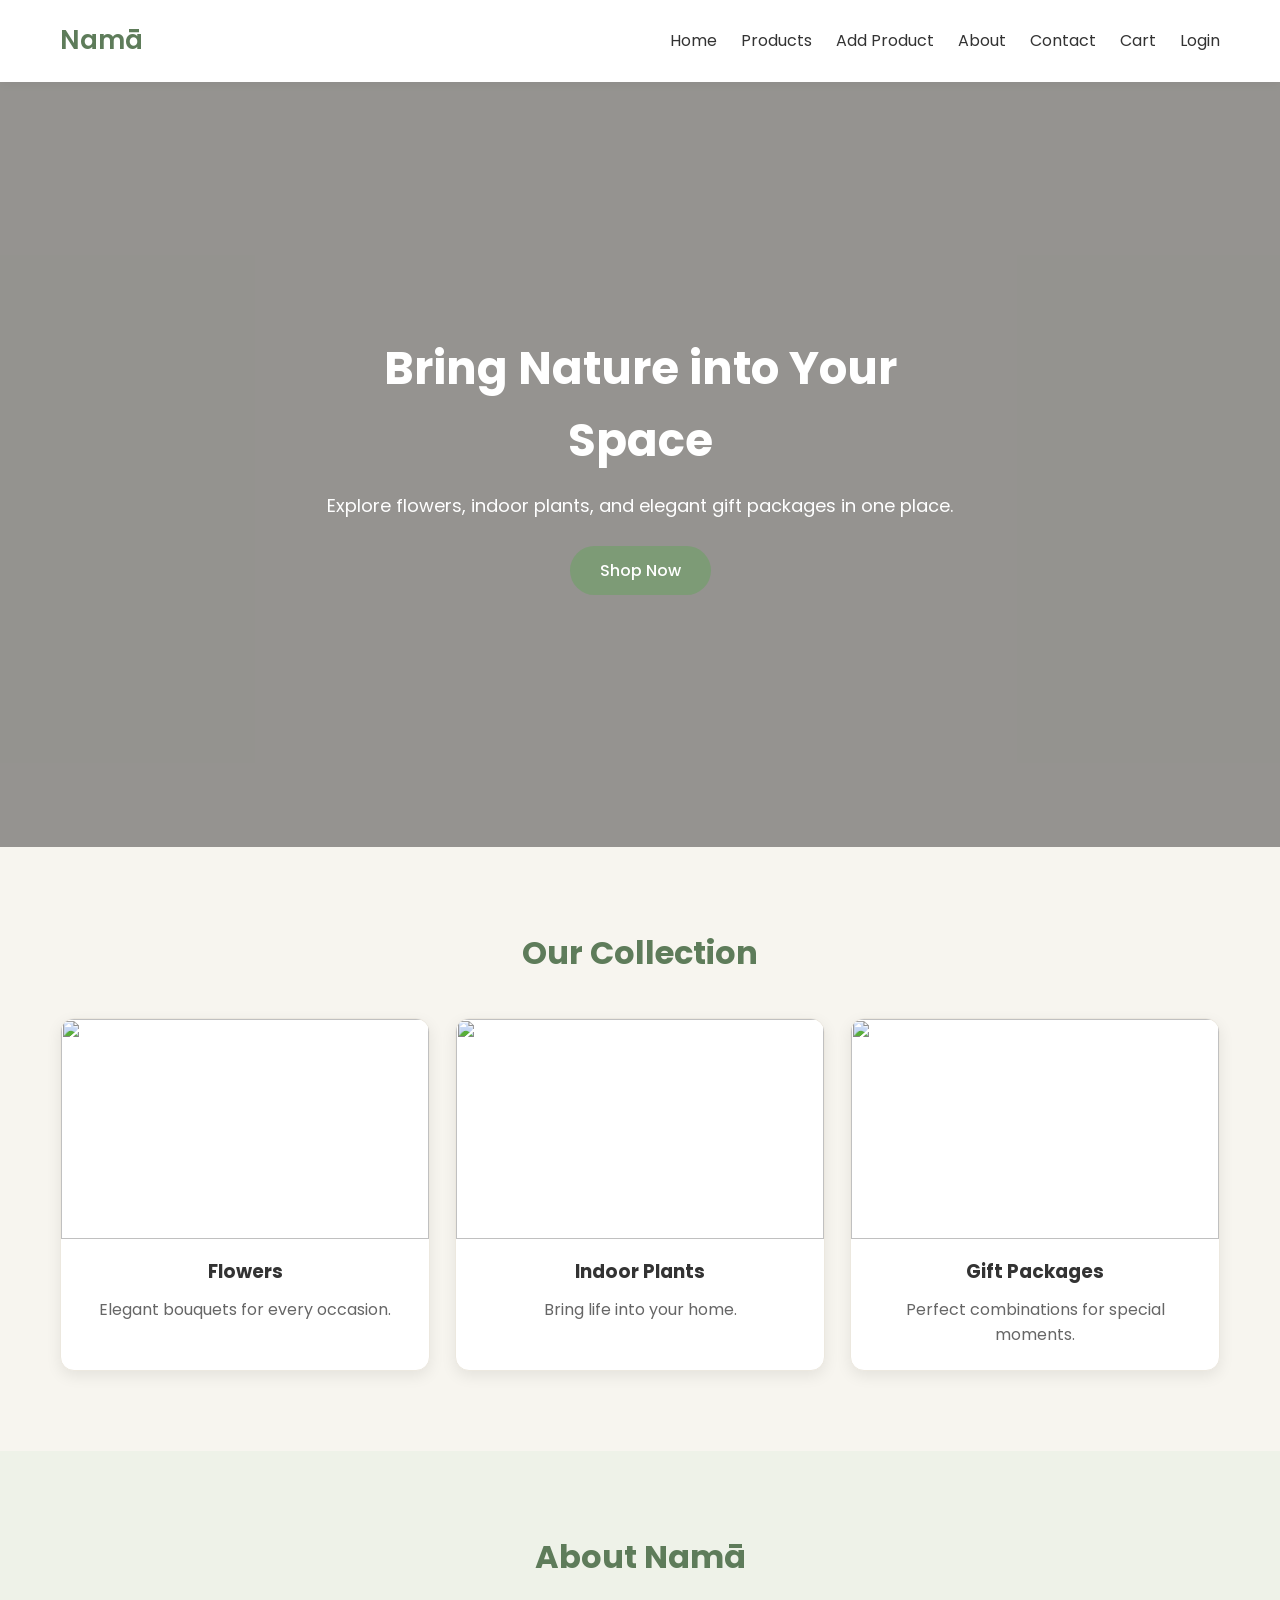
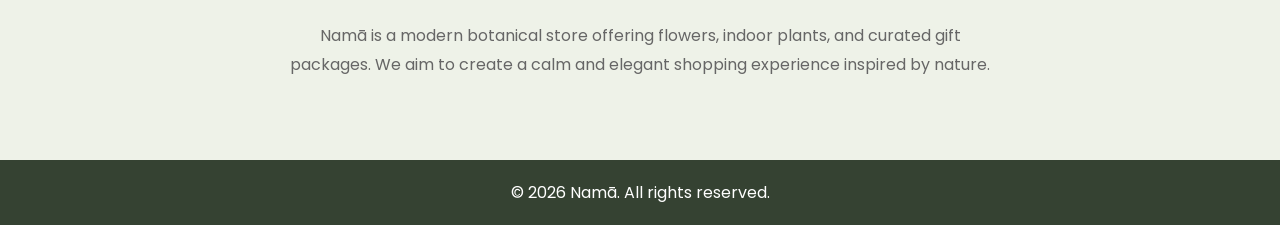
==== index.html @ 1bef5a4e "." ====
<!DOCTYPE html>
<html lang="en">
<head>
  <meta charset="UTF-8">
  <meta name="viewport" content="width=device-width, initial-scale=1.0">
  <title>Namā | Home</title>

  <link rel="stylesheet" href="assets/css/style.css">

  <link rel="preconnect" href="https://fonts.googleapis.com">
  <link rel="preconnect" href="https://fonts.gstatic.com" crossorigin>
  <link href="https://fonts.googleapis.com/css2?family=Poppins:wght@300;400;600&display=swap" rel="stylesheet">
</head>

<body>

<header class="navbar">
  <div class="logo">Namā</div>

  <nav class="nav-links">
      <a href="index.html">Home</a>
      <a href="pages/products.html">Products</a>
      <a href="/pages/admin/add-product.html">Add Product</a>
      <a href="">About</a>
      <a href="#">Contact</a>
      <a href="#">Cart</a>
      <a href="#">Login</a>
  </nav>
</header>

<section class="hero">
  <div class="overlay"></div>

  <div class="hero-content">
    <h1>Bring Nature into Your Space</h1>

    <p>
      Explore flowers, indoor plants, and elegant gift packages in one place.
    </p>

    <a href="pages/products.html" class="btn">Shop Now</a>
  </div>
</section>

<section class="section">
  <h2 class="section-title">Our Collection</h2>

  <div class="grid">

    <div class="card">
      <img src="https://images.unsplash.com/photo-1520763185298-1b434c919102?auto=format&fit=crop&w=900&q=80">
      <h3>Flowers</h3>
      <p>Elegant bouquets for every occasion.</p>
    </div>

    <div class="card">
      <img src="https://images.unsplash.com/photo-1485955900006-10f4d324d411?auto=format&fit=crop&w=900&q=80">
      <h3>Indoor Plants</h3>
      <p>Bring life into your home.</p>
    </div>

    <div class="card">
      <img src="https://images.unsplash.com/photo-1660549071389-962f436e1b5f?w=900&auto=format&fit=crop&q=60&ixlib=rb-4.1.0&ixid=M3wxMjA3fDB8MHxzZWFyY2h8NTN8fGdpZnQlMjBwYWNrYWdlcyUyMG9mJTIwZmxvd2Vyc3xlbnwwfHwwfHx8MA%3D%3D">
      <h3>Gift Packages</h3>
      <p>Perfect combinations for special moments.</p>
    </div>

  </div>
</section>

<section class="about">
  <h2>About Namā</h2>

  <p>
    Namā is a modern botanical store offering flowers, indoor plants, and curated gift packages.
    We aim to create a calm and elegant shopping experience inspired by nature.
  </p>
</section>

<footer>
  <p>© 2026 Namā. All rights reserved.</p>
</footer>

</body>
</html>
---- assets/css/style.css ----
/* RESET */
*{
  margin:0;
  padding:0;
  box-sizing:border-box;
}

body{
  font-family:'Poppins', sans-serif;
  background:#f7f5ef;
  color:#333;
  line-height:1.6;
}

img{
  width:100%;
  display:block;
}

a{
  text-decoration:none;
}

/* NAVBAR */
.navbar{
  display:flex;
  justify-content:space-between;
  align-items:center;
  padding:20px 60px;
  background:white;
  box-shadow:0 2px 10px rgba(0,0,0,0.05);
}

.logo{
  font-size:26px;
  font-weight:600;
  color:#5e7c5a;
}

.nav-links a{
  margin-left:20px;
  color:#333;
  font-size:16px;
  transition:0.3s;
}

.nav-links a:hover{
  color:#7d9b76;
}

/* HERO HOME */
.hero{
  position:relative;
  height:85vh;
  background:url("https://images.unsplash.com/photo-1501004318641-b39e6451bec6?auto=format&fit=crop&w=1600&q=80") center/cover no-repeat;
  display:flex;
  align-items:center;
  justify-content:center;
  text-align:center;
}

.overlay{
  position:absolute;
  inset:0;
  background:rgba(0,0,0,0.4);
}

.hero-content{
  position:relative;
  color:white;
  max-width:700px;
  padding:0 20px;
  z-index:2;
}

.hero h1{
  font-size:45px;
  margin-bottom:15px;
}

.hero p{
  font-size:18px;
  margin-bottom:25px;
}

.btn{
  display:inline-block;
  background:#7d9b76;
  color:white;
  padding:12px 30px;
  border-radius:30px;
  font-weight:500;
  transition:0.3s;
}

.btn:hover{
  background:#698462;
}

/* GENERAL SECTION */
.section,
.products-section,
.about{
  padding:80px 60px;
  text-align:center;
}

.section-title,
.section-heading h2,
.products-intro h2,
.about h2{
  font-size:32px;
  margin-bottom:40px;
  color:#5e7c5a;
}

/* GRID HOME */
.grid{
  display:grid;
  grid-template-columns:repeat(auto-fit,minmax(250px,1fr));
  gap:25px;
}

/* HOME CARD */
.card{
  background:white;
  border-radius:14px;
  overflow:hidden;
  border:1px solid #ece8df;
  box-shadow:0 5px 15px rgba(0,0,0,0.08);
  transition:0.3s;
}

.card:hover{
  transform:translateY(-6px);
  box-shadow:0 10px 22px rgba(0,0,0,0.10);
}

.card img{
  height:220px;
  object-fit:cover;
}

.card h3{
  margin:18px 0 10px;
  color:#333;
}

.card p{
  padding:0 15px 22px;
  color:#666;
  line-height:1.6;
}

/* ABOUT */
.about{
  background:#eef2e8;
}

.about p{
  max-width:700px;
  margin:auto;
  line-height:1.8;
  color:#666;
}

/* FOOTER */
footer{
  background:#354232;
  color:white;
  text-align:center;
  padding:20px;
}

/* PRODUCTS HERO */
.products-hero{
  position:relative;
  height:55vh;
  background:url("https://images.unsplash.com/photo-1459156212016-c812468e2115?auto=format&fit=crop&w=1600&q=80") center/cover no-repeat;
  display:flex;
  align-items:center;
  justify-content:center;
  text-align:center;
}

.products-hero-content{
  position:relative;
  color:white;
  max-width:700px;
  padding:0 20px;
}

.products-hero-content h1{
  font-size:42px;
  margin-bottom:15px;
}

.products-intro p{
  max-width:760px;
  margin:auto;
  color:#666;
  line-height:1.8;
}

/* PRODUCTS GRID */
.products-grid{
  display:grid;
  grid-template-columns:repeat(auto-fit,minmax(250px,1fr));
  gap:25px;
  margin-bottom:40px;
}

/* PRODUCT CARD */
.product-card{
  background:white;
  border-radius:14px;
  overflow:hidden;
  border:1px solid #ece8df;
  box-shadow:0 5px 15px rgba(0,0,0,0.08);
  transition:0.3s;
  display:flex;
  flex-direction:column;
}

.product-card img{
  width:100%;
  height:320px;
  object-fit:contain;
  background:#f8f6f1;
  padding:15px;
}

.product-details{
  padding:20px;
  display:flex;
  flex-direction:column;
  flex-grow:1;
}

.product-details h3{
  margin-bottom:10px;
  color:#333;
  font-size:20px;
}

.product-details p{
  color:#666;
  margin-bottom:14px;
  line-height:1.6;
  font-size:15px;
}

.product-details span{
  color:#7d9b76;
  font-weight:600;
  font-size:18px;
  margin-top:auto;
}

/* ADD / EDIT PRODUCT FORM */
.container{
  width:450px;
  margin:60px auto;
  background:white;
  padding:25px;
  border-radius:14px;
  box-shadow:0 5px 15px rgba(0,0,0,0.08);
  border:1px solid #ece8df;
}

.container input,
.container textarea,
.container select{
  width:100%;
  padding:12px;
  border:1px solid #ddd;
  border-radius:10px;
  margin:8px 0 18px;
  font-size:15px;
  outline:none;
}

.container input:focus,
.container textarea:focus,
.container select:focus{
  border-color:#7d9b76;
}

.container button{
  width:100%;
  padding:12px;
  background:#7d9b76;
  color:white;
  border:none;
  border-radius:12px;
  cursor:pointer;
  font-size:15px;
  margin-top:10px;
  transition:0.3s;
}

.container button:hover{
  background:#698462;
}

/* DELETE BUTTON */
.delete-btn{
  background:#d9534f !important;
}

.delete-btn:hover{
  background:#c9302c !important;
}

/* DELETE MODAL */
.modal{
  display:none;
  position:fixed;
  inset:0;
  background:rgba(0,0,0,0.5);
  justify-content:center;
  align-items:center;
}

.modal-content{
  background:white;
  padding:25px;
  border-radius:16px;
  width:300px;
  text-align:center;
}

.modal-buttons{
  margin-top:15px;
}

.confirm-btn{
  background:#d9534f;
  color:white;
  border:none;
  padding:10px 15px;
  border-radius:10px;
  cursor:pointer;
  margin-right:10px;
}

.cancel-btn{
  background:#ccc;
  border:none;
  padding:10px 15px;
  border-radius:10px;
  cursor:pointer;
}

/* RESPONSIVE */
@media (max-width:768px){
  .navbar{ flex-direction:column; gap:15px; }
  .container{ width:90%; }
}
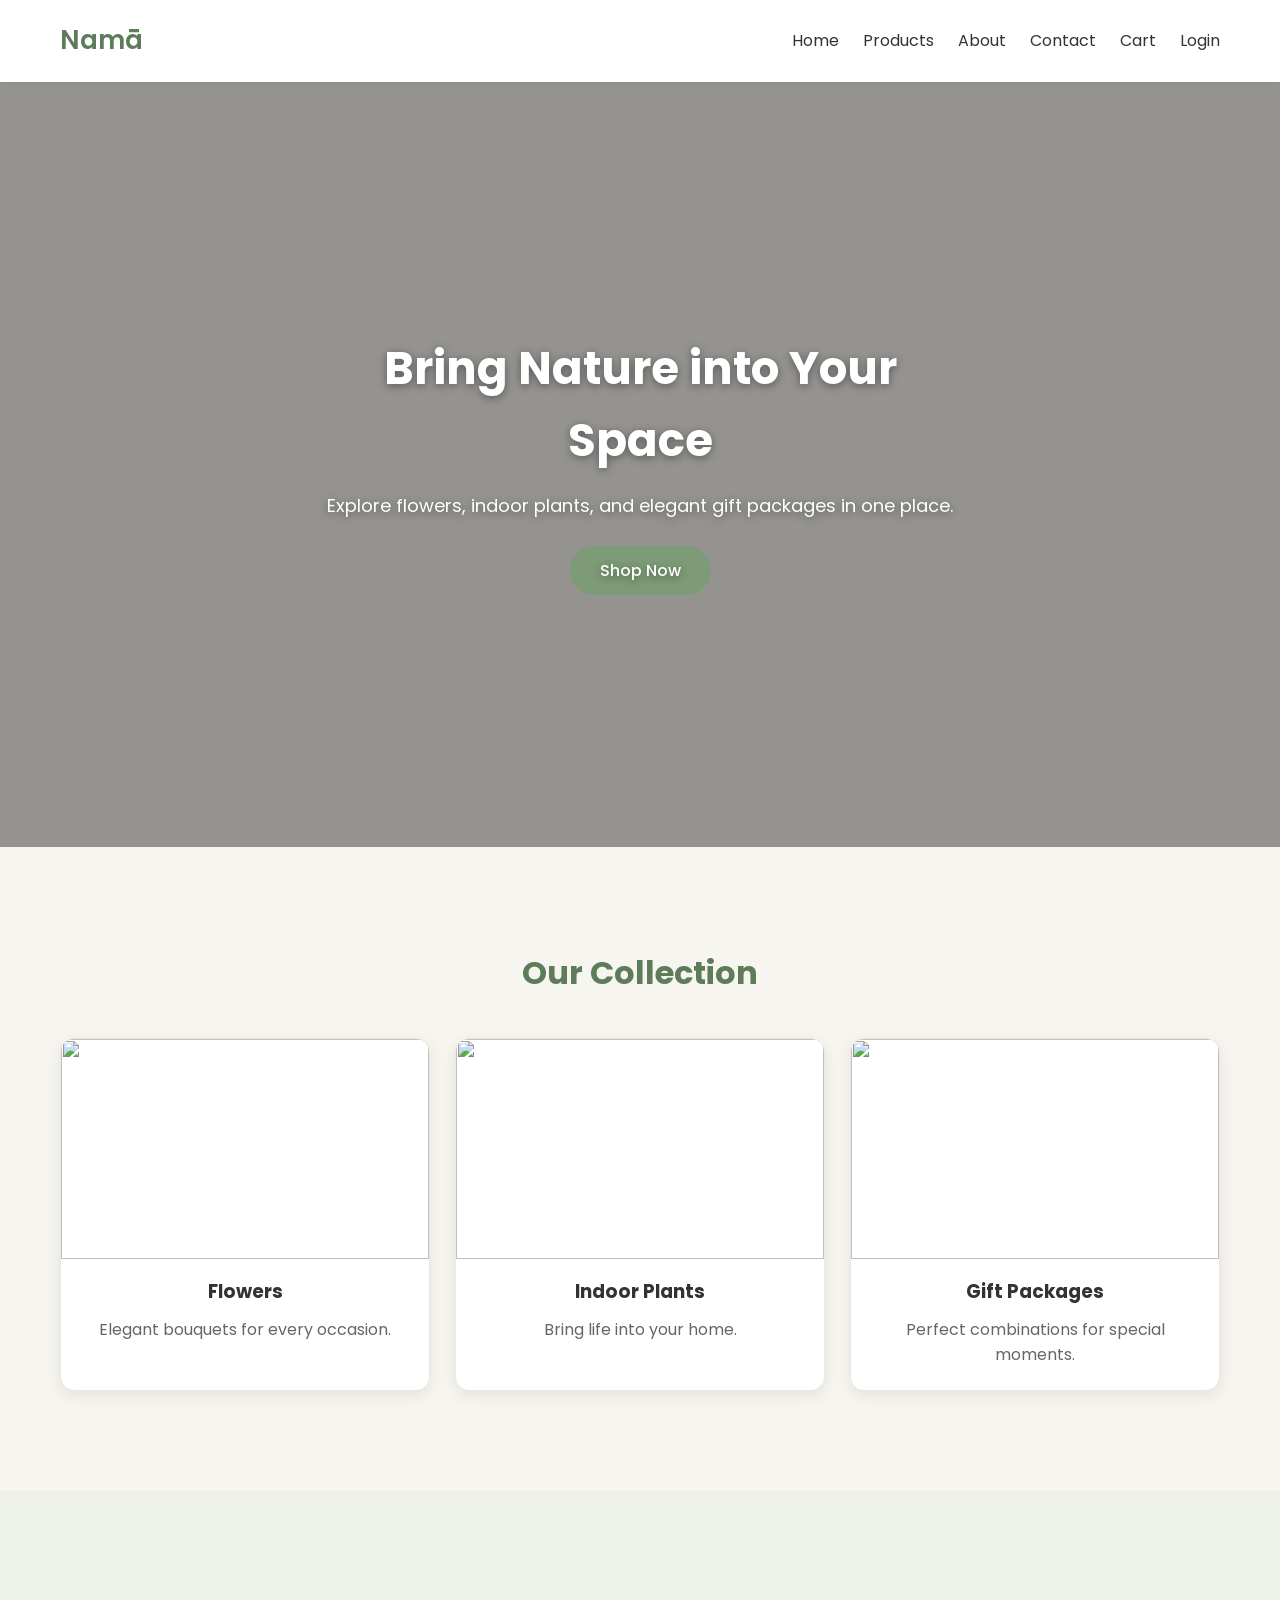
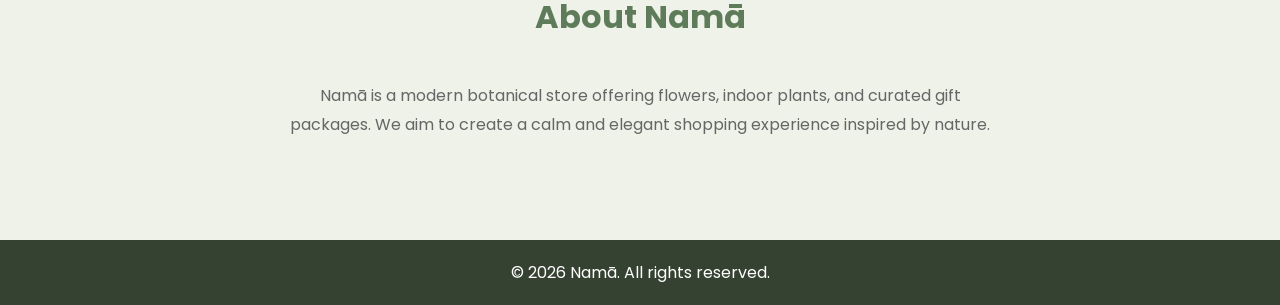
==== commit cbf31986: "Complete admin page and update styling" ====
--- a/index.html
+++ b/index.html
@@ -20,11 +20,10 @@
   <nav class="nav-links">
       <a href="index.html">Home</a>
       <a href="pages/products.html">Products</a>
-      <a href="/pages/admin/add-product.html">Add Product</a>
-      <a href="">About</a>
-      <a href="#">Contact</a>
+      <a href="#about">About</a>
+<a href="pages/contact.html">Contact</a>
       <a href="#">Cart</a>
-      <a href="#">Login</a>
+      <a href="pages/admin/admin-login.html">Login</a>
   </nav>
 </header>
 
@@ -47,28 +46,28 @@
 
   <div class="grid">
 
-    <div class="card">
+    <a href="pages/products.html#flowers" class="card">
       <img src="https://images.unsplash.com/photo-1520763185298-1b434c919102?auto=format&fit=crop&w=900&q=80">
       <h3>Flowers</h3>
       <p>Elegant bouquets for every occasion.</p>
-    </div>
+    </a>
 
-    <div class="card">
+    <a href="pages/products.html#plants" class="card">
       <img src="https://images.unsplash.com/photo-1485955900006-10f4d324d411?auto=format&fit=crop&w=900&q=80">
       <h3>Indoor Plants</h3>
       <p>Bring life into your home.</p>
-    </div>
+    </a>
 
-    <div class="card">
+    <a href="pages/products.html#packages" class="card">
       <img src="https://images.unsplash.com/photo-1660549071389-962f436e1b5f?w=900&auto=format&fit=crop&q=60&ixlib=rb-4.1.0&ixid=M3wxMjA3fDB8MHxzZWFyY2h8NTN8fGdpZnQlMjBwYWNrYWdlcyUyMG9mJTIwZmxvd2Vyc3xlbnwwfHwwfHx8MA%3D%3D">
       <h3>Gift Packages</h3>
       <p>Perfect combinations for special moments.</p>
-    </div>
+    </a>
 
   </div>
 </section>
 
-<section class="about">
+<section class="about" id="about">
   <h2>About Namā</h2>
 
   <p>
--- a/assets/css/style.css
+++ b/assets/css/style.css
@@ -1,4 +1,7 @@
 /* RESET */
+html{
+  scroll-behavior:smooth;
+}
 *{
   margin:0;
   padding:0;
@@ -10,6 +13,9 @@
   background:#f7f5ef;
   color:#333;
   line-height:1.6;
+  min-height:100vh;
+  display:flex;
+  flex-direction:column;
 }
 
 img{
@@ -71,6 +77,7 @@
   max-width:700px;
   padding:0 20px;
   z-index:2;
+  text-shadow:0 2px 8px rgba(0,0,0,0.4);
 }
 
 .hero h1{
@@ -83,6 +90,75 @@
   margin-bottom:25px;
 }
 
+/* GENERAL SECTION */
+.section,
+.products-section,
+.about{
+  padding:100px 60px;
+  text-align:center;
+}
+
+.section-title,
+.section-heading h2,
+.products-intro h2,
+.about h2{
+  font-size:32px;
+  margin-bottom:40px;
+  color:#5e7c5a;
+}
+
+/* GRID HOME */
+.grid{
+  display:grid;
+  grid-template-columns:repeat(auto-fit,minmax(250px,1fr));
+  gap:25px;
+}
+
+/* HOME CARD */
+.card{
+  background:white;
+  border-radius:14px;
+  overflow:hidden;
+  border:1px solid #ece8df;
+  box-shadow:0 5px 15px rgba(0,0,0,0.08);
+  transition:0.3s;
+}
+
+.card:hover{
+  transform:translateY(-6px);
+  box-shadow:0 10px 22px rgba(0,0,0,0.10);
+}
+
+.card img{
+  height:220px;
+  object-fit:cover;
+}
+
+.card h3{
+  margin:18px 0 10px;
+  color:#333;
+}
+
+.card p{
+  padding:0 15px 22px;
+  color:#666;
+  line-height:1.6;
+}
+
+/* ABOUT */
+.about{
+  background:#eef2e8;
+}
+
+.about p{
+  max-width:700px;
+  margin:auto;
+  line-height:1.8;
+  color:#666;
+}
+
+
+/* BUTTONS */
 .btn{
   display:inline-block;
   background:#7d9b76;
@@ -91,77 +167,26 @@
   border-radius:30px;
   font-weight:500;
   transition:0.3s;
+  cursor:pointer;
 }
 
 .btn:hover{
   background:#698462;
 }
 
-/* GENERAL SECTION */
-.section,
-.products-section,
-.about{
-  padding:80px 60px;
-  text-align:center;
-}
-
-.section-title,
-.section-heading h2,
-.products-intro h2,
-.about h2{
-  font-size:32px;
-  margin-bottom:40px;
-  color:#5e7c5a;
-}
-
-/* GRID HOME */
-.grid{
-  display:grid;
-  grid-template-columns:repeat(auto-fit,minmax(250px,1fr));
-  gap:25px;
-}
-
-/* HOME CARD */
-.card{
-  background:white;
-  border-radius:14px;
-  overflow:hidden;
-  border:1px solid #ece8df;
-  box-shadow:0 5px 15px rgba(0,0,0,0.08);
+.secondary-btn{
+  display:inline-block;
+  background:white;
+  color:#5e7c5a;
+  padding:12px 30px;
+  border-radius:30px;
+  font-weight:500;
+  border:1px solid #7d9b76;
   transition:0.3s;
 }
 
-.card:hover{
-  transform:translateY(-6px);
-  box-shadow:0 10px 22px rgba(0,0,0,0.10);
-}
-
-.card img{
-  height:220px;
-  object-fit:cover;
-}
-
-.card h3{
-  margin:18px 0 10px;
-  color:#333;
-}
-
-.card p{
-  padding:0 15px 22px;
-  color:#666;
-  line-height:1.6;
-}
-
-/* ABOUT */
-.about{
+.secondary-btn:hover{
   background:#eef2e8;
-}
-
-.about p{
-  max-width:700px;
-  margin:auto;
-  line-height:1.8;
-  color:#666;
 }
 
 /* FOOTER */
@@ -170,13 +195,13 @@
   color:white;
   text-align:center;
   padding:20px;
-}
-
+  margin-top:auto;
+}
 /* PRODUCTS HERO */
 .products-hero{
   position:relative;
   height:55vh;
-  background:url("https://images.unsplash.com/photo-1459156212016-c812468e2115?auto=format&fit=crop&w=1600&q=80") center/cover no-repeat;
+  background:url("../images/photo1.jpg") center/cover no-repeat;
   display:flex;
   align-items:center;
   justify-content:center;
@@ -188,11 +213,28 @@
   color:white;
   max-width:700px;
   padding:0 20px;
+  text-align:center;
+  text-shadow:0 2px 8px rgba(0,0,0,0.4);
 }
 
 .products-hero-content h1{
-  font-size:42px;
+  font-size:56px;
   margin-bottom:15px;
+}
+.products-hero-content p{
+  font-size:20px;
+  line-height:1.8;
+}
+
+.products-intro{
+  text-align:center;
+  margin:80px auto; 
+}
+
+.products-intro h2{
+  font-size:32px;
+  margin-bottom:20px;
+  color:#5e7c5a;
 }
 
 .products-intro p{
@@ -200,8 +242,18 @@
   margin:auto;
   color:#666;
   line-height:1.8;
-}
-
+  margin-top: 10px;
+}
+.products-section > *{
+  margin-bottom:40px;
+}
+.products-section h2{
+  margin-top:40px;
+}
+
+.products-section h3{
+  margin:20px 0 30px;
+}
 /* PRODUCTS GRID */
 .products-grid{
   display:grid;
@@ -210,7 +262,6 @@
   margin-bottom:40px;
 }
 
-/* PRODUCT CARD */
 .product-card{
   background:white;
   border-radius:14px;
@@ -220,6 +271,11 @@
   transition:0.3s;
   display:flex;
   flex-direction:column;
+  cursor:pointer;
+}
+.product-card:hover{
+  transform:translateY(-6px);
+  box-shadow:0 10px 22px rgba(0,0,0,0.10);
 }
 
 .product-card img{
@@ -255,6 +311,8 @@
   font-weight:600;
   font-size:18px;
   margin-top:auto;
+  padding-top:12px;
+  border-top:1px solid rgba(125,155,118,0.25);
 }
 
 /* ADD / EDIT PRODUCT FORM */
@@ -278,6 +336,7 @@
   margin:8px 0 18px;
   font-size:15px;
   outline:none;
+  font-family:'Poppins', sans-serif;
 }
 
 .container input:focus,
@@ -297,13 +356,14 @@
   font-size:15px;
   margin-top:10px;
   transition:0.3s;
+  font-family:'Poppins', sans-serif;
 }
 
 .container button:hover{
   background:#698462;
 }
 
-/* DELETE BUTTON */
+/* DELETE BUTTON + MODAL */
 .delete-btn{
   background:#d9534f !important;
 }
@@ -312,7 +372,6 @@
   background:#c9302c !important;
 }
 
-/* DELETE MODAL */
 .modal{
   display:none;
   position:fixed;
@@ -352,8 +411,349 @@
   cursor:pointer;
 }
 
+/* PRODUCT DETAILS PAGE */
+.product-details-page{
+  padding:80px 60px;
+}
+
+.product-details-wrapper{
+  display:grid;
+  grid-template-columns:1fr 1fr;
+  gap:40px;
+  align-items:center;
+  background:white;
+  padding:35px;
+  border-radius:16px;
+  border:1px solid #ece8df;
+  box-shadow:0 5px 15px rgba(0,0,0,0.08);
+}
+
+.product-image-box{
+  background:#f8f6f1;
+  border-radius:16px;
+  padding:20px;
+}
+
+.product-image-box img{
+  width:100%;
+  max-height:500px;
+  object-fit:contain;
+}
+
+.product-category{
+  color:#7d9b76;
+  font-weight:600;
+  margin-bottom:10px;
+}
+
+.product-info-box h1{
+  font-size:38px;
+  margin-bottom:12px;
+  color:#333;
+}
+
+.product-price{
+  font-size:28px;
+  font-weight:600;
+  color:#5e7c5a;
+  margin-bottom:20px;
+}
+
+.product-description{
+  color:#666;
+  margin-bottom:20px;
+  line-height:1.8;
+}
+
+.product-meta p{
+  margin-bottom:10px;
+  color:#444;
+}
+
+.product-actions{
+  display:flex;
+  gap:15px;
+  margin-top:25px;
+  flex-wrap:wrap;
+}
+
+/* CONTACT PAGE */
+.contact-page{
+  padding:80px 60px;
+}
+
+.contact-heading{
+  text-align:center;
+  margin-bottom:40px;
+}
+
+.contact-heading h1{
+  font-size:36px;
+  color:#5e7c5a;
+  margin-bottom:10px;
+}
+
+.contact-heading p{
+  color:#666;
+}
+
+.contact-wrapper{
+  display:grid;
+  grid-template-columns:1fr 1.2fr;
+  gap:30px;
+  align-items:start;
+}
+
+.contact-info,
+.contact-form{
+  background:white;
+  padding:30px;
+  border-radius:16px;
+  border:1px solid #ece8df;
+  box-shadow:0 5px 15px rgba(0,0,0,0.08);
+}
+
+.contact-info h2{
+  color:#5e7c5a;
+  margin-bottom:18px;
+}
+
+.contact-info p{
+  margin-bottom:14px;
+  color:#555;
+}
+
+.contact-form input,
+.contact-form textarea{
+  width:100%;
+  padding:12px;
+  border:1px solid #ddd;
+  border-radius:10px;
+  margin-bottom:16px;
+  font-size:15px;
+  outline:none;
+  font-family:'Poppins', sans-serif;
+}
+
+.contact-form input:focus,
+.contact-form textarea:focus{
+  border-color:#7d9b76;
+}
+
+.contact-form button{
+  width:100%;
+  padding:12px;
+  background:#7d9b76;
+  color:white;
+  border:none;
+  border-radius:12px;
+  cursor:pointer;
+  font-size:15px;
+  transition:0.3s;
+}
+
+.contact-form button:hover{
+  background:#698462;
+}
+
+/* ADMIN LOGIN PAGE */
+.admin-login-page{
+  padding:80px 60px;
+  display:flex;
+  justify-content:center;
+  align-items:center;
+}
+
+.admin-login-card{
+  width:100%;
+  max-width:500px;
+  background:white;
+  padding:35px;
+  border-radius:16px;
+  border:1px solid #ece8df;
+  box-shadow:0 5px 15px rgba(0,0,0,0.08);
+}
+
+.admin-login-heading{
+  text-align:center;
+  margin-bottom:25px;
+}
+
+.admin-login-heading h1{
+  font-size:36px;
+  color:#5e7c5a;
+  margin-bottom:10px;
+}
+
+.admin-login-heading p{
+  color:#666;
+  line-height:1.7;
+}
+
+.admin-login-form{
+  display:flex;
+  flex-direction:column;
+}
+
+.admin-login-form label{
+  margin-bottom:8px;
+  color:#444;
+  font-weight:500;
+}
+
+.admin-login-form input{
+  width:100%;
+  padding:12px;
+  border:1px solid #ddd;
+  border-radius:10px;
+  margin-bottom:18px;
+  font-size:15px;
+  outline:none;
+  font-family:'Poppins', sans-serif;
+}
+
+.admin-login-form input:focus{
+  border-color:#7d9b76;
+}
+
+.admin-login-form button{
+  width:100%;
+  padding:12px;
+  background:#7d9b76;
+  color:white;
+  border:none;
+  border-radius:12px;
+  cursor:pointer;
+  font-size:15px;
+  transition:0.3s;
+}
+
+.admin-login-form button:hover{
+  background:#698462;
+}
+
+/* ADMIN DASHBOARD PAGE */
+.admin-dashboard-page{
+  padding:80px 60px;
+}
+
+.admin-dashboard-heading{
+  text-align:center;
+  margin-bottom:40px;
+}
+
+.admin-dashboard-heading h1{
+  font-size:36px;
+  color:#5e7c5a;
+  margin-bottom:10px;
+}
+
+.admin-dashboard-heading p{
+  color:#666;
+  max-width:760px;
+  margin:auto;
+  line-height:1.8;
+}
+
+.admin-dashboard-grid{
+  display:grid;
+  grid-template-columns:repeat(auto-fit, minmax(250px, 1fr));
+  gap:25px;
+}
+
+.admin-dashboard-card{
+  background:white;
+  padding:30px 25px;
+  border-radius:16px;
+  border:1px solid #ece8df;
+  box-shadow:0 5px 15px rgba(0,0,0,0.08);
+  text-align:center;
+}
+
+.admin-dashboard-card h2{
+  font-size:24px;
+  color:#5e7c5a;
+  margin-bottom:12px;
+}
+
+.admin-dashboard-card p{
+  color:#666;
+  line-height:1.7;
+  margin-bottom:20px;
+}
+
+.admin-search-box{
+  max-width:900px;
+  margin:0 auto 35px;
+  background:white;
+  padding:30px;
+  border-radius:16px;
+  border:1px solid #ece8df;
+  box-shadow:0 5px 15px rgba(0,0,0,0.08);
+  text-align:center;
+}
+
+.admin-search-box h2{
+  font-size:28px;
+  color:#5e7c5a;
+  margin-bottom:10px;
+}
+
+.admin-search-box p{
+  color:#666;
+  margin-bottom:20px;
+  line-height:1.7;
+}
+
+.admin-search-form{
+  display:flex;
+  gap:15px;
+  justify-content:center;
+  align-items:center;
+  flex-wrap:wrap;
+}
+
+.admin-search-form input{
+  width:100%;
+  max-width:420px;
+  padding:12px;
+  border:1px solid #ddd;
+  border-radius:10px;
+  font-size:15px;
+  outline:none;
+  font-family:'Poppins', sans-serif;
+}
+
+.admin-search-form input:focus{
+  border-color:#7d9b76;
+}
+
 /* RESPONSIVE */
 @media (max-width:768px){
-  .navbar{ flex-direction:column; gap:15px; }
-  .container{ width:90%; }
-}+  .navbar{
+    flex-direction:column;
+    gap:15px;
+  }
+
+  .container{
+    width:90%;
+  }
+
+  .product-details-wrapper,
+  .contact-wrapper{
+    grid-template-columns:1fr;
+  }
+
+  .product-details-page,
+  .contact-page,
+  .admin-login-page,
+  .admin-dashboard-page{
+    padding:50px 20px;
+  }
+
+  .product-info-box h1,
+  .admin-login-heading h1,
+  .admin-dashboard-heading h1{
+    font-size:30px;
+  }
+}
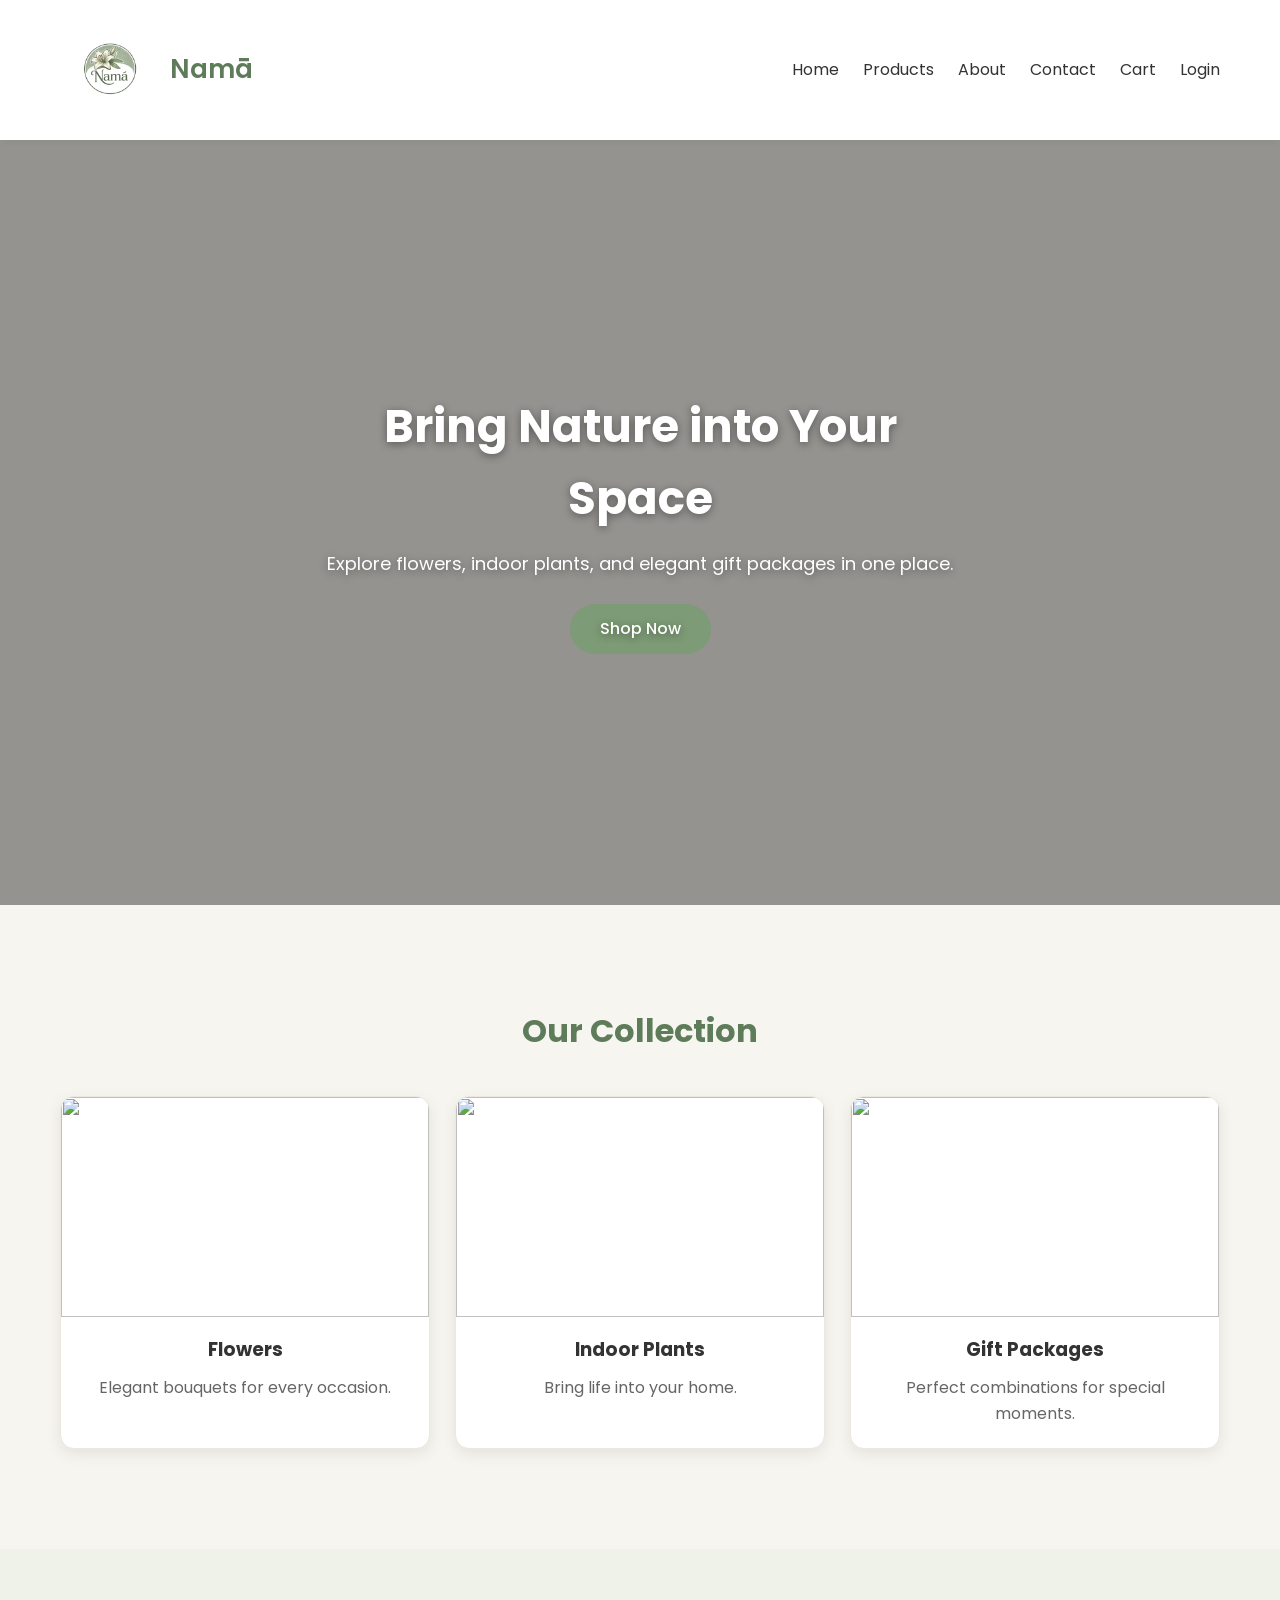
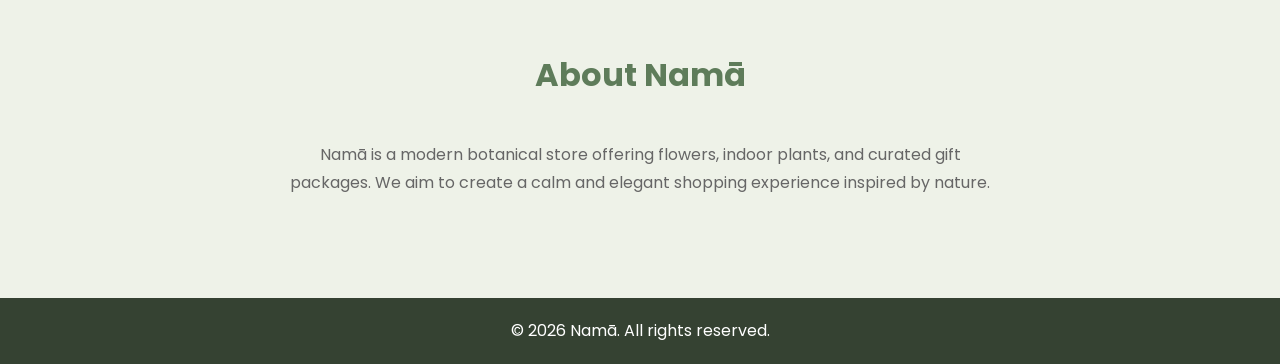
==== commit 04ca9fbd: "." ====
--- a/index.html
+++ b/index.html
@@ -15,14 +15,17 @@
 <body>
 
 <header class="navbar">
-  <div class="logo">Namā</div>
+  <div class="logo">
+  <img src="assets/images/logo2.png" alt="logo">
+  <span>Namā</span>
+  </div>
 
   <nav class="nav-links">
       <a href="index.html">Home</a>
       <a href="pages/products.html">Products</a>
       <a href="#about">About</a>
-<a href="pages/contact.html">Contact</a>
-      <a href="#">Cart</a>
+      <a href="pages/contact.html">Contact</a>
+      <a href="pages/cart.html">Cart</a>
       <a href="pages/admin/admin-login.html">Login</a>
   </nav>
 </header>
@@ -77,8 +80,8 @@
 </section>
 
 <footer>
-  <p>© 2026 Namā. All rights reserved.</p>
+  <p>&copy; 2026 Namā. All rights reserved.</p>
 </footer>
 
 </body>
-</html>+</html>
--- a/assets/css/style.css
+++ b/assets/css/style.css
@@ -757,3 +757,425 @@
     font-size:30px;
   }
 }
+
+.map {
+  width: 100%;
+  height: 250px;
+  border: 0;
+  border-radius: 10px;
+  margin-top: 15px;
+}
+@media (max-width: 768px) {
+  .map {
+    height: 200px;
+  }
+}
+
+
+.suggestions-section {
+  margin-bottom: 60px;
+}
+.product-actions .btn {
+  border: none; /* Removes the border */
+  outline: none;
+  background-color: #839577;
+  color: white;
+  padding: 12px 30px;
+  border-radius: 50px;
+  cursor: pointer;
+  font-family: 'Poppins', sans-serif;
+  transition: opacity 0.3s ease;
+}
+.suggestions-section h2 {
+  font-weight: 600;
+  margin-bottom: 15px;
+  font-weight: 600;
+  color:#3c5a45;
+  margin-left: 100px;
+  font-size:xx-large;
+
+}
+
+
+.suggestions-container {
+ 
+  display: grid;
+  grid-template-columns: repeat(auto-fit, minmax(200px, 1fr));
+  gap: 25px;
+
+  align-items: stretch; 
+ 
+}
+
+
+.suggestion-card {
+  background: #fff;
+  border-radius: 18px;
+  overflow: hidden;
+  text-align: center;
+  box-shadow: 0 6px 18px rgba(0, 0, 0, 0.06);
+  transition: 0.3s;
+  padding-bottom: 15px;
+  height: 100%;
+  display: flex;
+  flex-direction: column;
+  height: 100%;
+}
+
+.suggestion-card:hover {
+  transform: translateY(-6px);
+}
+
+
+.suggestion-card img {
+  width: 100%;
+  height: 200px;
+  object-fit: cover;
+  display: block;
+}
+
+.suggestion-card h3 {
+  font-size: 16px;
+  margin: 12px 10px 5px;
+  font-weight: 600;
+  color: #121212;
+   padding: 0 10px;
+}
+
+.suggestion-card p {
+  font-size: 13px;
+ margin-top:10px ;
+   padding: 0 10px;
+  margin: 5px 10px;
+  line-height: 1.4;
+  color:#666;
+  margin-bottom:20px;
+  line-height:1.8;
+  flex-grow: 1;
+}
+
+#price {
+  margin-top: auto;
+  font-weight: 600;
+  color: #4d674d ;
+  font-size: 16px;
+}
+
+
+.qty-box {
+  display: flex;
+  justify-content: center;
+  align-items: center;
+  gap: 10px;
+  margin: 10px 0;
+  padding: 0 10px;
+  
+}
+
+.btn-suggestion{
+ 
+ background: #7d9b76;
+  color: white;
+  border: none;
+  padding: 10px 14px;
+  border-radius: 10px;
+
+  width: 85%;
+  margin: 10px auto 20px;
+
+  cursor: pointer;
+  
+}
+  
+
+
+
+/* cart + checkout*/
+/* --- CLEANED CART & CHECKOUT --- */
+.cart-page {
+  max-width: 1200px;
+  margin: 40px auto;
+  padding: 0 20px;
+}
+
+.cart-header h1 {
+  font-weight: 600;
+  font-size: 2rem;
+  margin-bottom: 30px;
+  text-align: center;
+}
+
+.cart-wrapper {
+  display: grid;
+  grid-template-columns: 1fr 380px; /* Simplified sidebar width */
+  gap: 30px;
+  align-items: start;
+}
+
+/* Shared Container Style for Cart Items, Form, and Summary */
+.cart-items-container, 
+.checkout-form-section, 
+.summary-box {
+  background: #ffffff;
+  border-radius: 15px;
+  padding: 30px;
+  box-shadow: 0 4px 15px rgba(0, 0, 0, 0.05);
+  border: 1px solid #ece8df;
+}
+
+.cart-items-container {
+  margin-bottom: 30px;
+}
+
+.cart-item {
+  display: flex;
+  gap: 20px;
+  padding: 20px 0;
+  border-bottom: 1px solid #f0f0f0;
+}
+
+.cart-item:last-child { border-bottom: none; }
+
+.cart-item-image img {
+  width: 100px;
+  height: 120px;
+  object-fit: cover;
+  border-radius: 8px;
+}
+
+.cart-item-details {
+  flex: 1;
+  display: flex;
+  flex-direction: column;
+  justify-content: space-between;
+}
+
+.item-info h3 { font-size: 1.1rem; color: #1a1a1a; }
+.item-category { font-size: 0.75rem; color: #888; text-transform: uppercase; }
+.item-price { font-weight: 600; margin-top: 5px; color: #5e7c5a; }
+
+.item-management {
+  display: flex;
+  justify-content: space-between;
+  align-items: center;
+  margin-top: 10px;
+}
+
+.qty-box {
+  display: flex;
+  align-items: center;
+  border: 1px solid #ddd;
+  border-radius: 20px;
+  overflow: hidden;
+}
+
+.qty-box button {
+  background: #f5f5f5;
+  border: none;
+  padding: 5px 12px;
+  cursor: pointer;
+  transition: 0.3s;
+}
+
+.qty-box span { padding: 0 10px; font-weight: 600; }
+
+.remove-link {
+  background: none;
+  border: none;
+  color: #d9534f;
+  text-decoration: underline;
+  cursor: pointer;
+  font-size: 0.85rem;
+}
+
+/* Checkout Form Styles */
+.form-row {
+  display: grid;
+  grid-template-columns: 1fr 1fr;
+  gap: 15px;
+}
+
+.form-group { margin-bottom: 15px; }
+.form-group label { 
+  display: block; font-weight: 600; margin-bottom: 5px; font-size: 0.9rem; }
+
+  .form-group input, 
+.form-group select, 
+.form-group textarea {
+  width: 100%;
+  padding: 12px;
+  border: 1px solid #eee;
+  border-radius: 8px;
+  background: #fdfdfd;
+  font-family: inherit;
+  outline: none;
+}
+.form-group textarea {
+  height: 120px;
+  resize: vertical; 
+}
+
+.payment-grid {
+  display: grid;
+  grid-template-columns: repeat(auto-fit, minmax(100px, 1fr));
+  gap: 10px;
+  margin-top: 15px;
+}
+
+.payment-option {
+  border: 1px solid #eee;
+  padding: 12px;
+  border-radius: 10px;
+  text-align: center;
+  cursor: pointer;
+  font-size: 0.85rem;
+}
+
+.payment-option:has(input:checked) {
+  border-color: #7d9b76;
+  background-color: #f9faf8;
+}
+
+
+.cart-right-section {
+  position: sticky;
+  top: 40px;
+}
+
+.summary-row {
+  display: flex;
+  justify-content: space-between;
+  margin-bottom: 12px;
+}
+
+.summary-row.total {
+  border-top: 1px solid #eee;
+  padding-top: 15px;
+  margin-top: 15px;
+  font-weight: 600;
+  font-size: 1.2rem;
+}
+
+.checkout-btn {
+  width: 100%;
+  padding: 15px;
+  background: #7d9b76;
+  color: white;
+  border: none;
+  border-radius: 50px;
+  font-weight: 600;
+  cursor: pointer;
+  margin-top: 20px;
+}
+.continue-link {
+  display: block;
+  text-align: center;
+  margin-top: 15px;
+  color: #888;
+  font-size: 0.9rem;
+  text-decoration: none;
+  transition: 0.3s;
+}
+
+.continue-link:hover {
+  color: #7d9b76;
+  text-decoration: underline;
+}
+
+/* Mobile Responsive */
+@media (max-width: 992px) {
+  .cart-wrapper { grid-template-columns: 1fr; }
+  .cart-right-section { position: static; }
+  .form-row { grid-template-columns: 1fr; }
+}
+
+.thank-you-container {
+  text-align: center;
+  padding: 100px 20px;
+  max-width: 600px;
+  margin: 50px auto;
+  background: white;
+  border-radius: 15px;
+  box-shadow: 0 4px 15px rgba(0,0,0,0.05);
+}
+.thank-you-container h1 { color: #839577; font-size: 2.5rem; }
+.thank-you-container p { margin: 20px 0; color: #666; }
+.home-btn {
+  display: inline-block;
+  padding: 12px 30px;
+  background: #839577;
+  color: white;
+  border-radius: 50px;
+  text-decoration: none;
+  transition: 0.3s;
+}
+.home-btn:hover { background: #6d7c62; }
+
+.product-help {
+  margin-top: 25px;
+  padding: 15px;
+  border: 1px solid #eee;
+  border-radius: 10px;
+  background-color: #fafafa;
+}
+
+.product-help h3 {
+  font-size: 18px;
+  margin-bottom: 10px;
+}
+
+.product-help p {
+  font-size: 14px;
+  color: #555;
+  margin-bottom: 10px;
+}
+
+.product-help ul {
+  padding-left: 18px;
+  margin-bottom: 10px;
+}
+
+.product-help li {
+  font-size: 13px;
+  color: #666;
+  margin-bottom: 5px;
+}
+
+.delete-all-btn {
+  margin-top: 10px;
+  width: 100%;
+  padding: 10px;
+  background: #eee;
+  border: none;
+  border-radius: 6px;
+  cursor: pointer;
+}
+
+.delete-all-btn:hover {
+  background: #ddd;
+}
+
+.success-message {
+  display: none;
+  color: #2e7d32;
+  background: #e8f5e9;
+  padding: 12px;
+  border-radius: 8px;
+  margin-bottom: 15px;
+  text-align: center;
+}
+
+.logo {
+  display: flex;
+  align-items: center;
+  gap: 10px;
+  font-size: 26px;
+  font-weight: 600;
+  color: #5e7c5a;
+}
+
+.logo img {
+  width: 100px;
+  height: 100px;
+  object-fit: contain;
+}
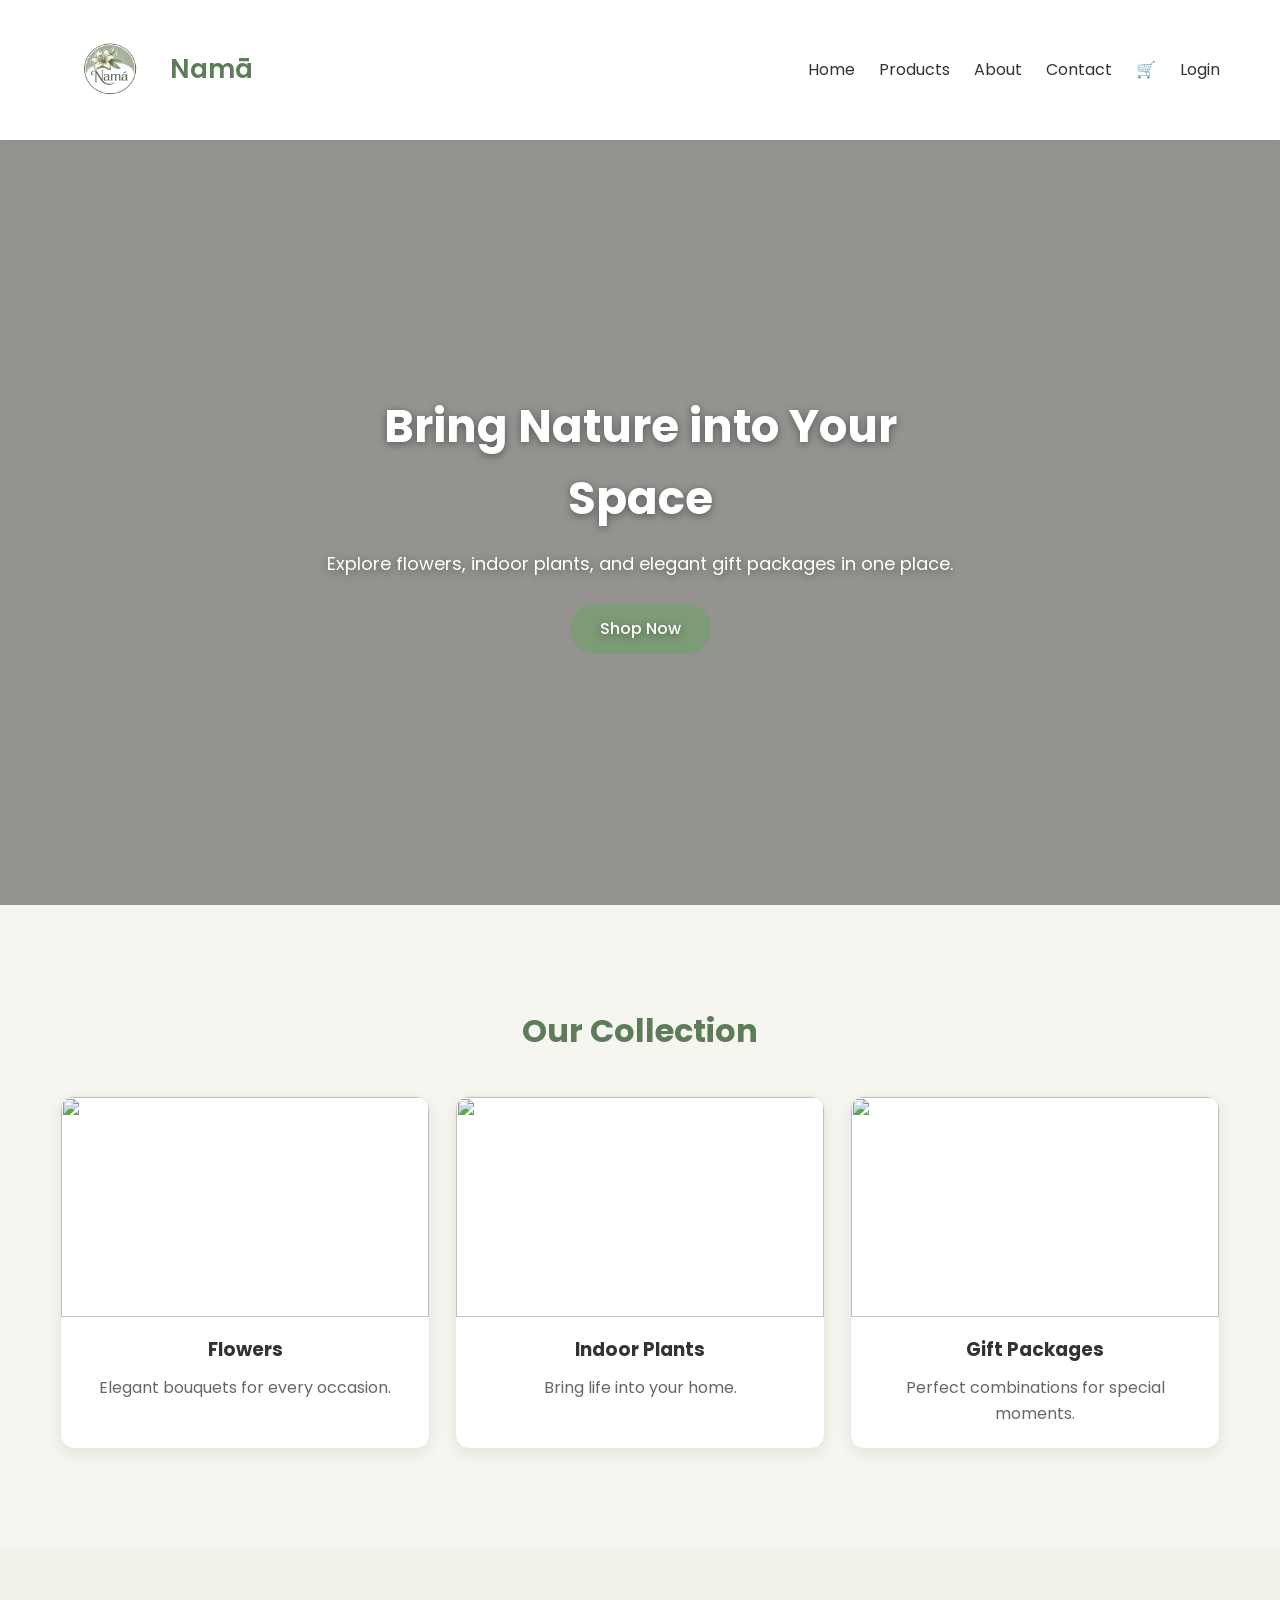
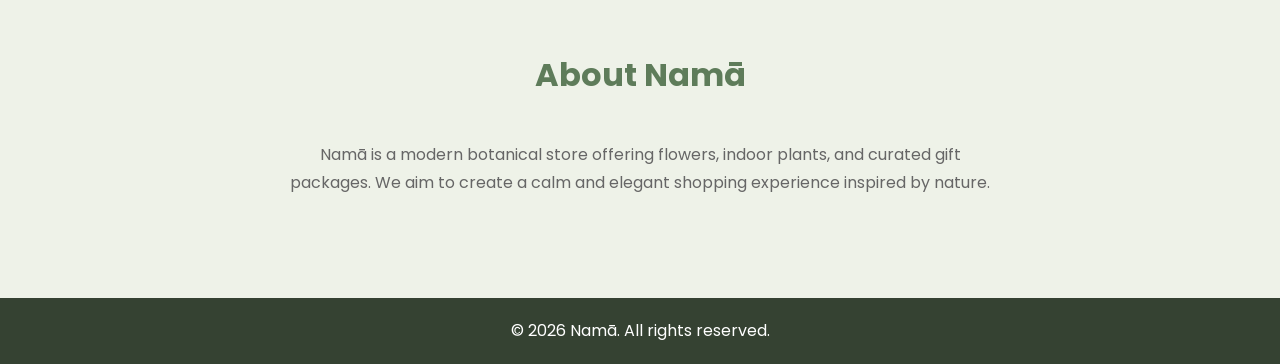
==== commit 7f210473: "change navbar cart to icon" ====
--- a/index.html
+++ b/index.html
@@ -25,7 +25,10 @@
       <a href="pages/products.html">Products</a>
       <a href="#about">About</a>
       <a href="pages/contact.html">Contact</a>
-      <a href="pages/cart.html">Cart</a>
+      <a href="pages/cart.html" class="cart-icon">
+        🛒
+        <span id="cart-count">0</span>
+      </a>
       <a href="pages/admin/admin-login.html">Login</a>
   </nav>
 </header>
--- a/assets/css/style.css
+++ b/assets/css/style.css
@@ -37,12 +37,6 @@
   box-shadow:0 2px 10px rgba(0,0,0,0.05);
 }
 
-.logo{
-  font-size:26px;
-  font-weight:600;
-  color:#5e7c5a;
-}
-
 .nav-links a{
   margin-left:20px;
   color:#333;
@@ -52,6 +46,23 @@
 
 .nav-links a:hover{
   color:#7d9b76;
+}
+.cart-icon{
+  position: relative;
+  font-size: 22px;
+}
+
+#cart-count{
+  position: absolute;
+  top: -8px;
+  right: -10px;
+  background: #7d9b76;
+  color: white;
+  font-size: 12px;
+  padding: 2px 6px;
+  border-radius: 50%;
+  font-weight: 600;
+  display: none; 
 }
 
 /* HERO HOME */
@@ -231,19 +242,13 @@
   margin:80px auto; 
 }
 
-.products-intro h2{
-  font-size:32px;
-  margin-bottom:20px;
-  color:#5e7c5a;
-}
-
 .products-intro p{
   max-width:760px;
-  margin:auto;
+  margin:10px auto 0;
   color:#666;
   line-height:1.8;
-  margin-top: 10px;
-}
+}
+
 .products-section > *{
   margin-bottom:40px;
 }
@@ -345,7 +350,10 @@
   border-color:#7d9b76;
 }
 
-.container button{
+.container button,
+.contact-form button,
+.admin-login-form button,
+.checkout-btn{
   width:100%;
   padding:12px;
   background:#7d9b76;
@@ -540,18 +548,6 @@
   border-color:#7d9b76;
 }
 
-.contact-form button{
-  width:100%;
-  padding:12px;
-  background:#7d9b76;
-  color:white;
-  border:none;
-  border-radius:12px;
-  cursor:pointer;
-  font-size:15px;
-  transition:0.3s;
-}
-
 .contact-form button:hover{
   background:#698462;
 }
@@ -616,18 +612,6 @@
   border-color:#7d9b76;
 }
 
-.admin-login-form button{
-  width:100%;
-  padding:12px;
-  background:#7d9b76;
-  color:white;
-  border:none;
-  border-radius:12px;
-  cursor:pointer;
-  font-size:15px;
-  transition:0.3s;
-}
-
 .admin-login-form button:hover{
   background:#698462;
 }
@@ -771,10 +755,6 @@
   }
 }
 
-
-.suggestions-section {
-  margin-bottom: 60px;
-}
 .product-actions .btn {
   border: none; /* Removes the border */
   outline: none;
@@ -786,27 +766,24 @@
   font-family: 'Poppins', sans-serif;
   transition: opacity 0.3s ease;
 }
+.suggestions-section {
+  margin-bottom: 60px;
+}
+
 .suggestions-section h2 {
-  font-weight: 600;
   margin-bottom: 15px;
   font-weight: 600;
   color:#3c5a45;
   margin-left: 100px;
   font-size:xx-large;
-
-}
-
+}
 
 .suggestions-container {
- 
   display: grid;
   grid-template-columns: repeat(auto-fit, minmax(200px, 1fr));
   gap: 25px;
-
   align-items: stretch; 
- 
-}
-
+}
 
 .suggestion-card {
   background: #fff;
@@ -819,13 +796,11 @@
   height: 100%;
   display: flex;
   flex-direction: column;
-  height: 100%;
 }
 
 .suggestion-card:hover {
   transform: translateY(-6px);
 }
-
 
 .suggestion-card img {
   width: 100%;
@@ -839,18 +814,17 @@
   margin: 12px 10px 5px;
   font-weight: 600;
   color: #121212;
-   padding: 0 10px;
+  padding: 0 10px;
 }
 
 .suggestion-card p {
   font-size: 13px;
- margin-top:10px ;
-   padding: 0 10px;
+  margin-top:10px ;
+  padding: 0 10px;
   margin: 5px 10px;
-  line-height: 1.4;
   color:#666;
   margin-bottom:20px;
-  line-height:1.8;
+  line-height:1.6;
   flex-grow: 1;
 }
 
@@ -860,35 +834,6 @@
   color: #4d674d ;
   font-size: 16px;
 }
-
-
-.qty-box {
-  display: flex;
-  justify-content: center;
-  align-items: center;
-  gap: 10px;
-  margin: 10px 0;
-  padding: 0 10px;
-  
-}
-
-.btn-suggestion{
- 
- background: #7d9b76;
-  color: white;
-  border: none;
-  padding: 10px 14px;
-  border-radius: 10px;
-
-  width: 85%;
-  margin: 10px auto 20px;
-
-  cursor: pointer;
-  
-}
-  
-
-
 
 /* cart + checkout*/
 /* --- CLEANED CART & CHECKOUT --- */
@@ -1056,17 +1001,7 @@
   font-size: 1.2rem;
 }
 
-.checkout-btn {
-  width: 100%;
-  padding: 15px;
-  background: #7d9b76;
-  color: white;
-  border: none;
-  border-radius: 50px;
-  font-weight: 600;
-  cursor: pointer;
-  margin-top: 20px;
-}
+
 .continue-link {
   display: block;
   text-align: center;
@@ -1178,4 +1113,34 @@
   width: 100px;
   height: 100px;
   object-fit: contain;
-}+}
+
+.customization-box {
+  margin-top: 20px;
+  padding: 15px;
+  background: #f5f5f5;
+  border-radius: 12px;
+}
+
+.customization-box h3 {
+  margin-bottom: 10px;
+  font-size: 16px;
+}
+
+.custom-option {
+  display: flex;
+  align-items: center;
+  gap: 8px;
+  margin-bottom: 8px;
+  font-size: 14px;
+}
+
+.customization-box textarea {
+  width: 100%;
+  margin-top: 10px;
+  padding: 10px;
+  border-radius: 8px;
+  border: 1px solid #ccc;
+  resize: none;
+  min-height: 80px;
+}
